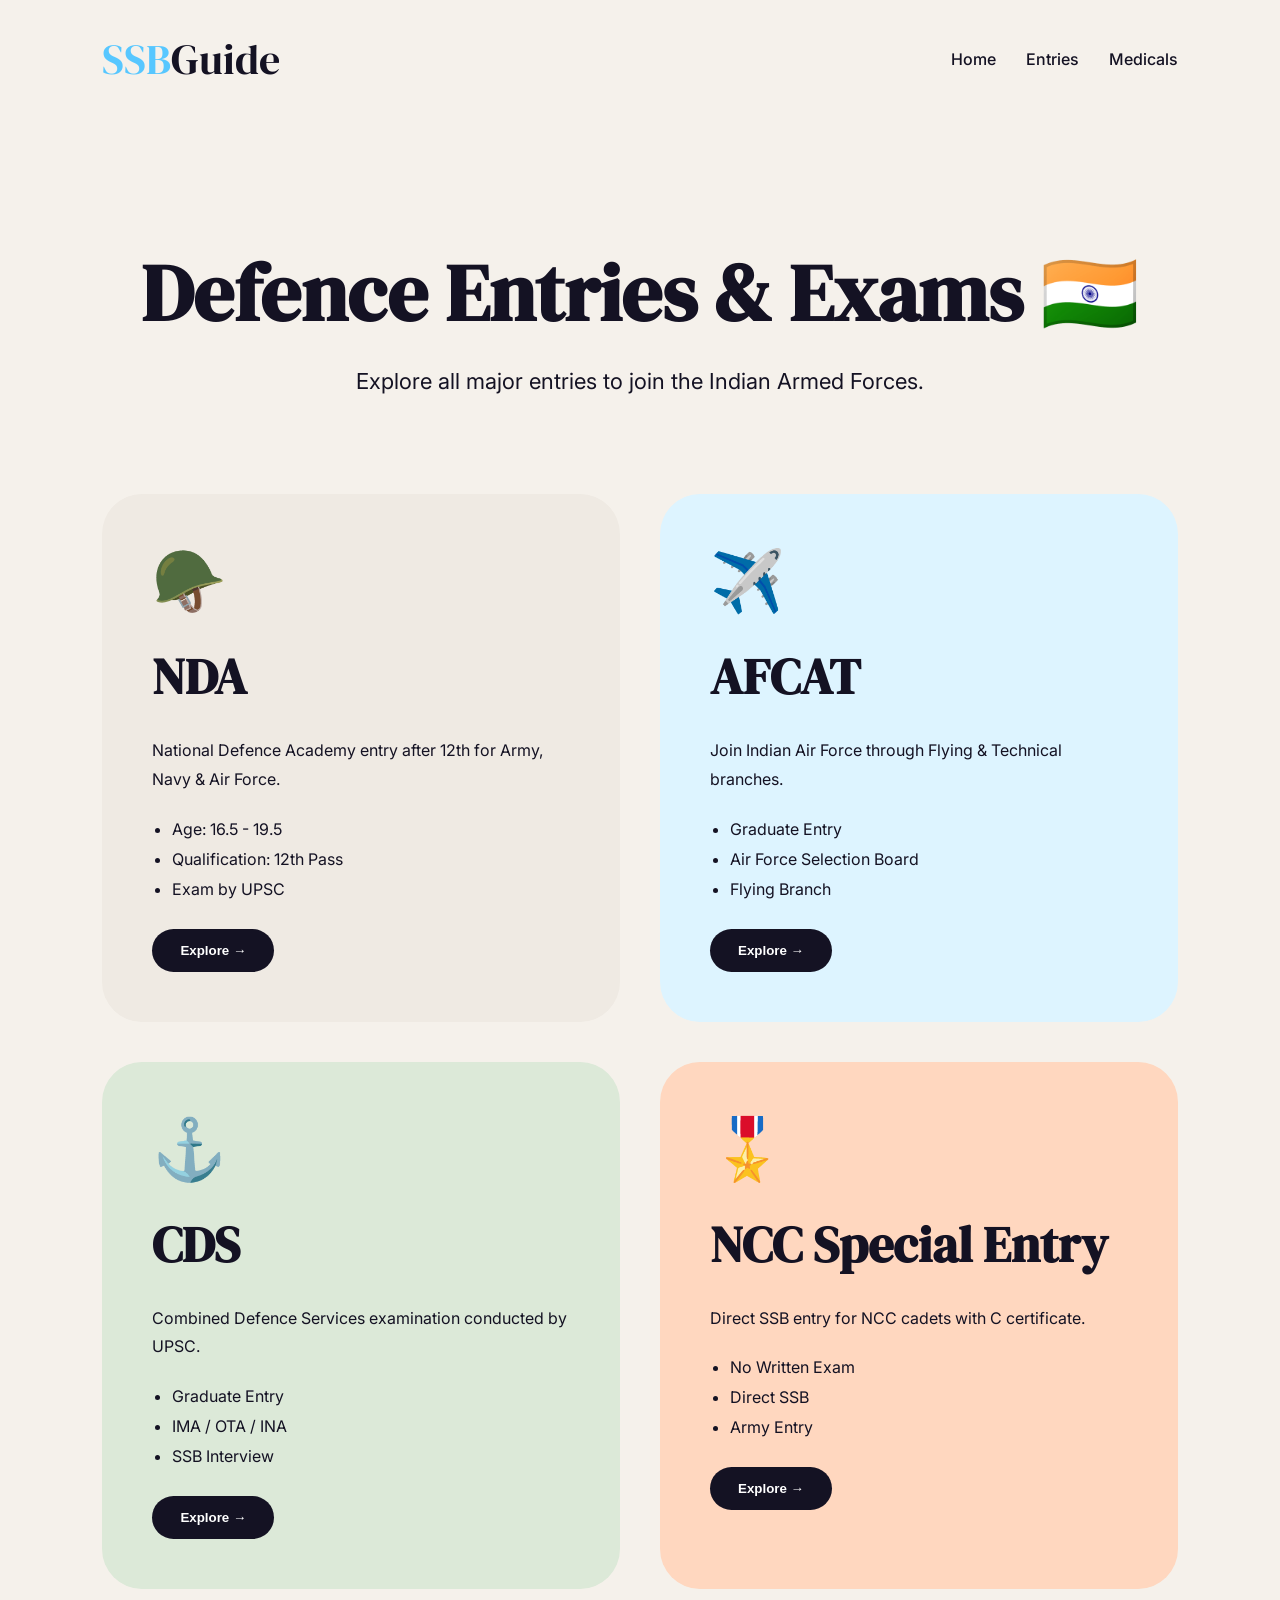
==== entries.html @ 529ab6e0 "files added via uoloads files are uoploaded to git" ====
<!-- =========================================
FILE: entries.html
========================================= -->

<!DOCTYPE html>
<html lang="en">
<head>
  <meta charset="UTF-8">
  <meta name="viewport" content="width=device-width, initial-scale=1.0">

  <title>Defence Entries</title>

  <link rel="preconnect" href="https://fonts.googleapis.com">
  <link rel="preconnect" href="https://fonts.gstatic.com" crossorigin>

  <link href="https://fonts.googleapis.com/css2?family=DM+Serif+Display&family=Inter:wght@300;400;500;600;700&display=swap" rel="stylesheet">

  <link rel="stylesheet" href="style.css">
  
</head>

<body>

<header class="navbar">

  <div class="logo">
    <span>SSB</span>Guide
  </div>

  <nav>
    <ul class="nav-links">
      <li><a href="index.html">Home</a></li>
      <li><a href="entries.html">Entries</a></li>
      <li><a href="medicals.html">Medicals</a></li>
    </ul>
  </nav>

</header>

<section class="entries-hero">

  <h1>Defence Entries & Exams 🇮🇳</h1>

  <p>
    Explore all major entries to join the Indian Armed Forces.
  </p>

</section>

<section class="entries-grid">

  <div class="entry-card">
    <div class="entry-icon">🪖</div>

    <h2>NDA</h2>

    <p>
      National Defence Academy entry after 12th for Army, Navy & Air Force.
    </p>

    <ul>
      <li>Age: 16.5 - 19.5</li>
      <li>Qualification: 12th Pass</li>
      <li>Exam by UPSC</li>
    </ul>

    <button>Explore →</button>
  </div>

  <div class="entry-card blue-card">
    <div class="entry-icon">✈️</div>

    <h2>AFCAT</h2>

    <p>
      Join Indian Air Force through Flying & Technical branches.
    </p>

    <ul>
      <li>Graduate Entry</li>
      <li>Air Force Selection Board</li>
      <li>Flying Branch</li>
    </ul>

    <button>Explore →</button>
  </div>

  <div class="entry-card green-card">
    <div class="entry-icon">⚓</div>

    <h2>CDS</h2>

    <p>
      Combined Defence Services examination conducted by UPSC.
    </p>

    <ul>
      <li>Graduate Entry</li>
      <li>IMA / OTA / INA</li>
      <li>SSB Interview</li>
    </ul>

    <button>Explore →</button>
  </div>

  <div class="entry-card orange-card">
    <div class="entry-icon">🎖️</div>

    <h2>NCC Special Entry</h2>

    <p>
      Direct SSB entry for NCC cadets with C certificate.
    </p>

    <ul>
      <li>No Written Exam</li>
      <li>Direct SSB</li>
      <li>Army Entry</li>
    </ul>

    <button>Explore →</button>
  </div>

</section>


<div id="redirect-container"></div>

<script src="script.js" defer></script>
</body>
</html>
---- style.css ----
/* =========================
FILE: style.css
========================= */

*{
  margin:0;
  padding:0;
  box-sizing:border-box;
}

body{
  font-family:'Inter', sans-serif;
  background:#F5F1EB;
  color:#141223;
  overflow-x:hidden;
}

/* ================= NAVBAR ================= */

.navbar{
  width:100%;
  display:flex;
  justify-content:space-between;
  align-items:center;
  padding:30px 8%;
}

.logo{
  font-size:42px;
  font-family:'DM Serif Display', serif;
}

.logo span{
  color:#57C7FF;
}

.nav-links{
  display:flex;
  list-style:none;
  gap:30px;
}

.nav-links a{
  text-decoration:none;
  color:#141223;
  font-weight:500;
}

.join-btn{
  padding:14px 24px;
  border:none;
  border-radius:50px;
  background:#F5A26F;
  color:#141223;
  font-weight:600;
  cursor:pointer;
}

/* ================= HERO ================= */

.hero{
  min-height:90vh;
  display:flex;
  align-items:center;
  justify-content:space-between;
  padding:50px 8%;
  gap:80px;
}

.hero-left{
  position:relative;
  flex:1;
}

.circle-bg{
  width:450px;
  height:450px;
  background:#F3D36B;
  border-radius:50%;
  position:absolute;
  top:30px;
  left:30px;
}

.hero-img{
  width:420px;
  border-radius:40px;
  padding-left: 2rem;
  position:relative;
  z-index:2;
}

.scribble{
  position:absolute;
  border:8px solid #57C7FF;
  border-radius:50%;
}

.scribble-1{
  width:120px;
  height:120px;
  right:40px;
  top:20px;
}

.scribble-2{
  width:80px;
  height:80px;
  bottom:30px;
  left:0;
}

.hero-right{
  flex:1;
}

.hero-right h1{
  font-size:85px;
  line-height:1;
  font-family:'DM Serif Display', serif;
  margin-bottom:30px;
}

.hero-right p{
  font-size:22px;
  line-height:1.7;
  max-width:600px;
  margin-bottom:35px;
}

.hero-buttons{
  display:flex;
  gap:20px;
}

.primary-btn{
  padding:16px 30px;
  border:none;
  border-radius:50px;
  background:#57C7FF;
  color:#141223;
  font-weight:700;
  cursor:pointer;
  font-size:16px;
}

.secondary-btn{
  padding:16px 30px;
  border:none;
  border-radius:50px;
  background:#EFEAE3;
  font-weight:700;
  cursor:pointer;
}

/* ================= SECTION ================= */

.section-title{
  text-align:center;
  max-width:800px;
  margin:auto;
  margin-bottom:70px;
}

.section-title h2{
  font-size:70px;
  font-family:'DM Serif Display', serif;
  margin-bottom:20px;
}

.section-title p{
  font-size:20px;
  line-height:1.7;
}

/* ================= ABOUT ================= */

.about{
  padding:120px 8%;
}

.about-grid{
  display:grid;
  grid-template-columns:repeat(3,1fr);
  gap:30px;
}

.about-card{
  background:#EFEAE3;
  padding:40px;
  border-radius:35px;
  transition:0.3s;
}

.about-card:hover{
  transform:translateY(-10px);
}

.about-card span{
  font-size:45px;
}

.about-card h3{
  font-size:30px;
  margin:20px 0;
  font-family:'DM Serif Display', serif;
}

.about-card p{
  line-height:1.8;
}

/* ================= TIMELINE ================= */

.timeline-section{
  padding:100px 8%;
}

.timeline{
  display:grid;
  grid-template-columns:repeat(5,1fr);
  gap:20px;
}

.timeline-card{
  background:#141223;
  color:white;
  padding:40px 20px;
  border-radius:30px;
  text-align:center;
}

.timeline-card h3{
  font-size:32px;
  margin-bottom:15px;
  font-family:'DM Serif Display', serif;
}

/* ================= HELP ================= */

.help{
  padding:120px 8%;
}

.help-title h2{
  font-size:90px;
  font-family:'DM Serif Display', serif;
  margin-bottom:60px;
}

.help-grid{
  display:grid;
  grid-template-columns:repeat(2,1fr);
  gap:40px;
}

.help-card{
  padding:50px;
  border-radius:40px;
  transition:0.3s;
}

.help-card:hover{
  transform:translateY(-10px);
}

.orange{
  background:#F5A26F;
}

.beige{
  background:#EFEAE3;
}

.blue{
  background:#CBEFFF;
}

.green{
  background:#D8E8D9;
}

.emoji{
  font-size:55px;
}

.help-card h3{
  font-size:48px;
  margin:30px 0;
  font-family:'DM Serif Display', serif;
}

.help-card p{
  line-height:1.8;
  font-size:18px;
  margin-bottom:35px;
}

.help-card a{
  text-decoration:none;
  color:#141223;
  font-weight:700;
}

/* ================= FOOTER ================= */

.footer{
  padding:120px 8%;
  text-align:center;
}

.footer h2{
  font-size:70px;
  font-family:'DM Serif Display', serif;
  margin-bottom:20px;
}

.footer p{
  font-size:22px;
  margin-bottom:30px;
}

/* ================= RESPONSIVE ================= */

@media(max-width:1100px){

  .hero{
    flex-direction:column;
    text-align:center;
  }

  .hero-right h1{
    font-size:65px;
  }

  .about-grid{
    grid-template-columns:1fr;
  }

  .timeline{
    grid-template-columns:1fr 1fr;
  }

  .help-grid{
    grid-template-columns:1fr;
  }

}

@media(max-width:768px){

  .navbar{
    flex-direction:column;
    gap:25px;
  }

  .nav-links{
    flex-wrap:wrap;
    justify-content:center;
  }

  .hero-img{
    width:100%;
  }

  .circle-bg{
    width:300px;
    height:300px;
  }

  .hero-right h1{
    font-size:50px;
  }

  .section-title h2{
    font-size:45px;
  }

  .help-title h2{
    font-size:55px;
  }

  .timeline{
    grid-template-columns:1fr;
  }

}


/* =========================================
ADD THIS BELOW YOUR EXISTING CSS
========================================= */

/* ================= ENTRIES PAGE ================= */

.entries-hero,
.medical-hero{
  padding:120px 8% 60px;
  text-align:center;
}

.entries-hero h1,
.medical-hero h1{
  font-size:80px;
  font-family:'DM Serif Display', serif;
  margin-bottom:20px;
}

.entries-hero p,
.medical-hero p{
  font-size:22px;
}

.entries-grid,
.medical-grid{
  padding:40px 8% 120px;
  display:grid;
  grid-template-columns:repeat(2,1fr);
  gap:40px;
}

.entry-card,
.medical-card{
  background:#EFEAE3;
  padding:50px;
  border-radius:40px;
  transition:0.3s;
}

.entry-card:hover,
.medical-card:hover{
  transform:translateY(-10px);
}

.entry-icon,
.medical-icon{
  font-size:60px;
}

.entry-card h2,
.medical-card h2{
  font-size:50px;
  font-family:'DM Serif Display', serif;
  margin:25px 0;
}

.entry-card p,
.medical-card p{
  line-height:1.8;
  margin-bottom:25px;
}

.entry-card ul{
  margin-bottom:30px;
  padding-left:20px;
}

.entry-card li{
  margin-bottom:10px;
}

.entry-card button{
  padding:14px 28px;
  border:none;
  border-radius:50px;
  background:#141223;
  color:white;
  cursor:pointer;
  font-weight:600;
}

.blue-card{
  background:#DDF4FF;
}

.green-card{
  background:#DCE9D8;
}

.orange-card{
  background:#FFD7BF;
}

/* ================= CHECKLIST ================= */

.checklist-section{
  padding:0 8% 120px;
}

.checklist-section h2{
  text-align:center;
  font-size:65px;
  margin-bottom:60px;
  font-family:'DM Serif Display', serif;
}

.checklist-grid{
  display:grid;
  grid-template-columns:repeat(3,1fr);
  gap:30px;
}

.check-item{
  background:#EFEAE3;
  padding:30px;
  border-radius:25px;
  font-size:20px;
  font-weight:600;
}

/* ================= RESPONSIVE ================= */

@media(max-width:900px){

  .entries-grid,
  .medical-grid,
  .checklist-grid{
    grid-template-columns:1fr;
  }

  .entries-hero h1,
  .medical-hero h1{
    font-size:55px;
  }

}
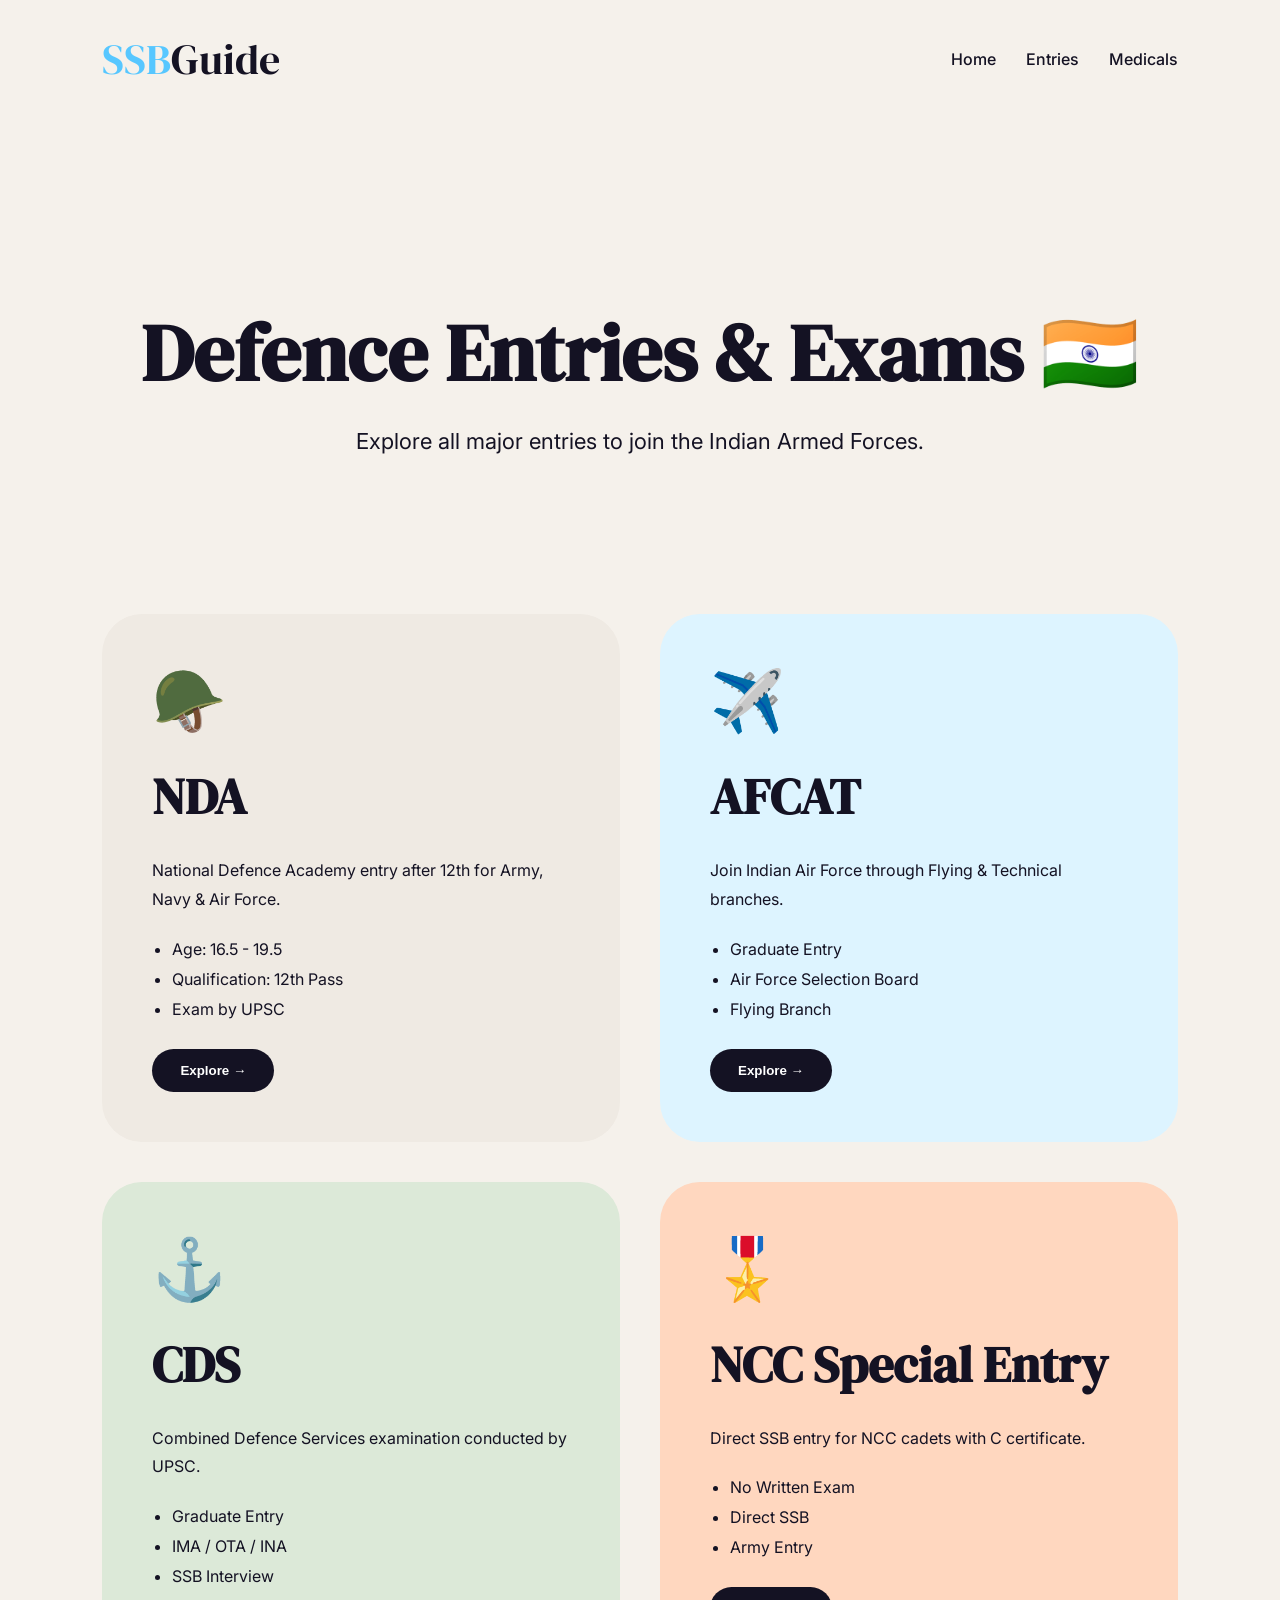
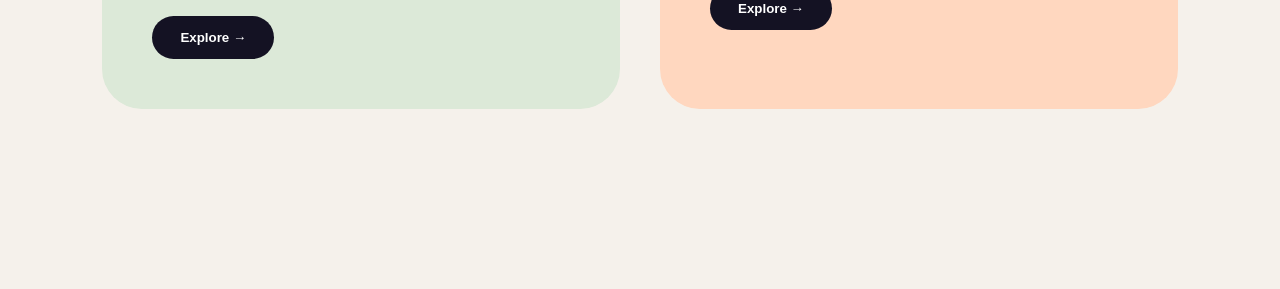
==== commit 1f676ab8: "Integrate ad scripts and styles in entries.html Added ad scripts and styling to enhance page monetiz" ====
--- a/entries.html
+++ b/entries.html
@@ -4,7 +4,9 @@
 
 <!DOCTYPE html>
 <html lang="en">
+
 <head>
+
   <meta charset="UTF-8">
   <meta name="viewport" content="width=device-width, initial-scale=1.0">
 
@@ -13,119 +15,239 @@
   <link rel="preconnect" href="https://fonts.googleapis.com">
   <link rel="preconnect" href="https://fonts.gstatic.com" crossorigin>
 
-  <link href="https://fonts.googleapis.com/css2?family=DM+Serif+Display&family=Inter:wght@300;400;500;600;700&display=swap" rel="stylesheet">
+  <link
+    href="https://fonts.googleapis.com/css2?family=DM+Serif+Display&family=Inter:wght@300;400;500;600;700&display=swap"
+    rel="stylesheet">
 
   <link rel="stylesheet" href="style.css">
-  
+
+  <!-- GLOBAL AD SCRIPT -->
+  <script async="async" data-cfasync="false"
+    src="https://pl29545673.effectivecpmnetwork.com/2bcbe2441d2524ce8c1103dbf526678b/invoke.js"></script>
+
+  <style>
+
+    /* ONLY AD SPACING */
+
+    .ad-box {
+      display: flex;
+      justify-content: center;
+      align-items: center;
+      margin: 30px 0;
+      overflow: hidden;
+    }
+
+    .desktop-ad {
+      display: flex;
+      justify-content: center;
+    }
+
+    @media(max-width:768px) {
+      .desktop-ad {
+        display: none;
+      }
+    }
+
+  </style>
+
 </head>
 
 <body>
 
-<header class="navbar">
-
-  <div class="logo">
-    <span>SSB</span>Guide
+  <header class="navbar">
+
+    <div class="logo">
+      <span>SSB</span>Guide
+    </div>
+
+    <nav>
+
+      <ul class="nav-links">
+
+        <li>
+          <a href="index.html">Home</a>
+        </li>
+
+        <li>
+          <a href="entries.html">Entries</a>
+        </li>
+
+        <li>
+          <a href="medicals.html">Medicals</a>
+        </li>
+
+      </ul>
+
+    </nav>
+
+  </header>
+
+  <!-- CONTAINER AD -->
+
+  <div class="ad-box">
+    <div id="container-2bcbe2441d2524ce8c1103dbf526678b"></div>
   </div>
 
-  <nav>
-    <ul class="nav-links">
-      <li><a href="index.html">Home</a></li>
-      <li><a href="entries.html">Entries</a></li>
-      <li><a href="medicals.html">Medicals</a></li>
-    </ul>
-  </nav>
-
-</header>
-
-<section class="entries-hero">
-
-  <h1>Defence Entries & Exams 🇮🇳</h1>
-
-  <p>
-    Explore all major entries to join the Indian Armed Forces.
-  </p>
-
-</section>
-
-<section class="entries-grid">
-
-  <div class="entry-card">
-    <div class="entry-icon">🪖</div>
-
-    <h2>NDA</h2>
+  <section class="entries-hero">
+
+    <h1>
+      Defence Entries & Exams 🇮🇳
+    </h1>
 
     <p>
-      National Defence Academy entry after 12th for Army, Navy & Air Force.
+      Explore all major entries to join the Indian Armed Forces.
     </p>
 
-    <ul>
-      <li>Age: 16.5 - 19.5</li>
-      <li>Qualification: 12th Pass</li>
-      <li>Exam by UPSC</li>
-    </ul>
-
-    <button>Explore →</button>
+  </section>
+
+  <!-- BANNER AD -->
+
+  <div class="ad-box desktop-ad">
+
+    <script>
+      atOptions = {
+        'key': '3b2021d0d0880191bb6fab4126333218',
+        'format': 'iframe',
+        'height': 90,
+        'width': 728,
+        'params': {}
+      };
+    </script>
+
+    <script src="https://www.highperformanceformat.com/3b2021d0d0880191bb6fab4126333218/invoke.js"></script>
+
   </div>
 
-  <div class="entry-card blue-card">
-    <div class="entry-icon">✈️</div>
-
-    <h2>AFCAT</h2>
-
-    <p>
-      Join Indian Air Force through Flying & Technical branches.
-    </p>
-
-    <ul>
-      <li>Graduate Entry</li>
-      <li>Air Force Selection Board</li>
-      <li>Flying Branch</li>
-    </ul>
-
-    <button>Explore →</button>
+  <section class="entries-grid">
+
+    <div class="entry-card">
+
+      <div class="entry-icon">
+        🪖
+      </div>
+
+      <h2>
+        NDA
+      </h2>
+
+      <p>
+        National Defence Academy entry after 12th for Army, Navy & Air Force.
+      </p>
+
+      <ul>
+        <li>Age: 16.5 - 19.5</li>
+        <li>Qualification: 12th Pass</li>
+        <li>Exam by UPSC</li>
+      </ul>
+
+      <button>
+        Explore →
+      </button>
+
+    </div>
+
+    <div class="entry-card blue-card">
+
+      <div class="entry-icon">
+        ✈️
+      </div>
+
+      <h2>
+        AFCAT
+      </h2>
+
+      <p>
+        Join Indian Air Force through Flying & Technical branches.
+      </p>
+
+      <ul>
+        <li>Graduate Entry</li>
+        <li>Air Force Selection Board</li>
+        <li>Flying Branch</li>
+      </ul>
+
+      <button>
+        Explore →
+      </button>
+
+    </div>
+
+    <div class="entry-card green-card">
+
+      <div class="entry-icon">
+        ⚓
+      </div>
+
+      <h2>
+        CDS
+      </h2>
+
+      <p>
+        Combined Defence Services examination conducted by UPSC.
+      </p>
+
+      <ul>
+        <li>Graduate Entry</li>
+        <li>IMA / OTA / INA</li>
+        <li>SSB Interview</li>
+      </ul>
+
+      <button>
+        Explore →
+      </button>
+
+    </div>
+
+    <div class="entry-card orange-card">
+
+      <div class="entry-icon">
+        🎖️
+      </div>
+
+      <h2>
+        NCC Special Entry
+      </h2>
+
+      <p>
+        Direct SSB entry for NCC cadets with C certificate.
+      </p>
+
+      <ul>
+        <li>No Written Exam</li>
+        <li>Direct SSB</li>
+        <li>Army Entry</li>
+      </ul>
+
+      <button>
+        Explore →
+      </button>
+
+    </div>
+
+  </section>
+
+  <!-- VERTICAL AD -->
+
+  <div class="ad-box">
+
+    <script>
+      atOptions = {
+        'key': '353148630d87d3ecc16bad4c5c97df69',
+        'format': 'iframe',
+        'height': 300,
+        'width': 160,
+        'params': {}
+      };
+    </script>
+
+    <script src="https://www.highperformanceformat.com/353148630d87d3ecc16bad4c5c97df69/invoke.js"></script>
+
   </div>
 
-  <div class="entry-card green-card">
-    <div class="entry-icon">⚓</div>
-
-    <h2>CDS</h2>
-
-    <p>
-      Combined Defence Services examination conducted by UPSC.
-    </p>
-
-    <ul>
-      <li>Graduate Entry</li>
-      <li>IMA / OTA / INA</li>
-      <li>SSB Interview</li>
-    </ul>
-
-    <button>Explore →</button>
-  </div>
-
-  <div class="entry-card orange-card">
-    <div class="entry-icon">🎖️</div>
-
-    <h2>NCC Special Entry</h2>
-
-    <p>
-      Direct SSB entry for NCC cadets with C certificate.
-    </p>
-
-    <ul>
-      <li>No Written Exam</li>
-      <li>Direct SSB</li>
-      <li>Army Entry</li>
-    </ul>
-
-    <button>Explore →</button>
-  </div>
-
-</section>
-
-
-<div id="redirect-container"></div>
-
-<script src="script.js" defer></script>
+  <div id="redirect-container"></div>
+
+  <script src="script.js" defer></script>
+
 </body>
-</html>+
+</html>
